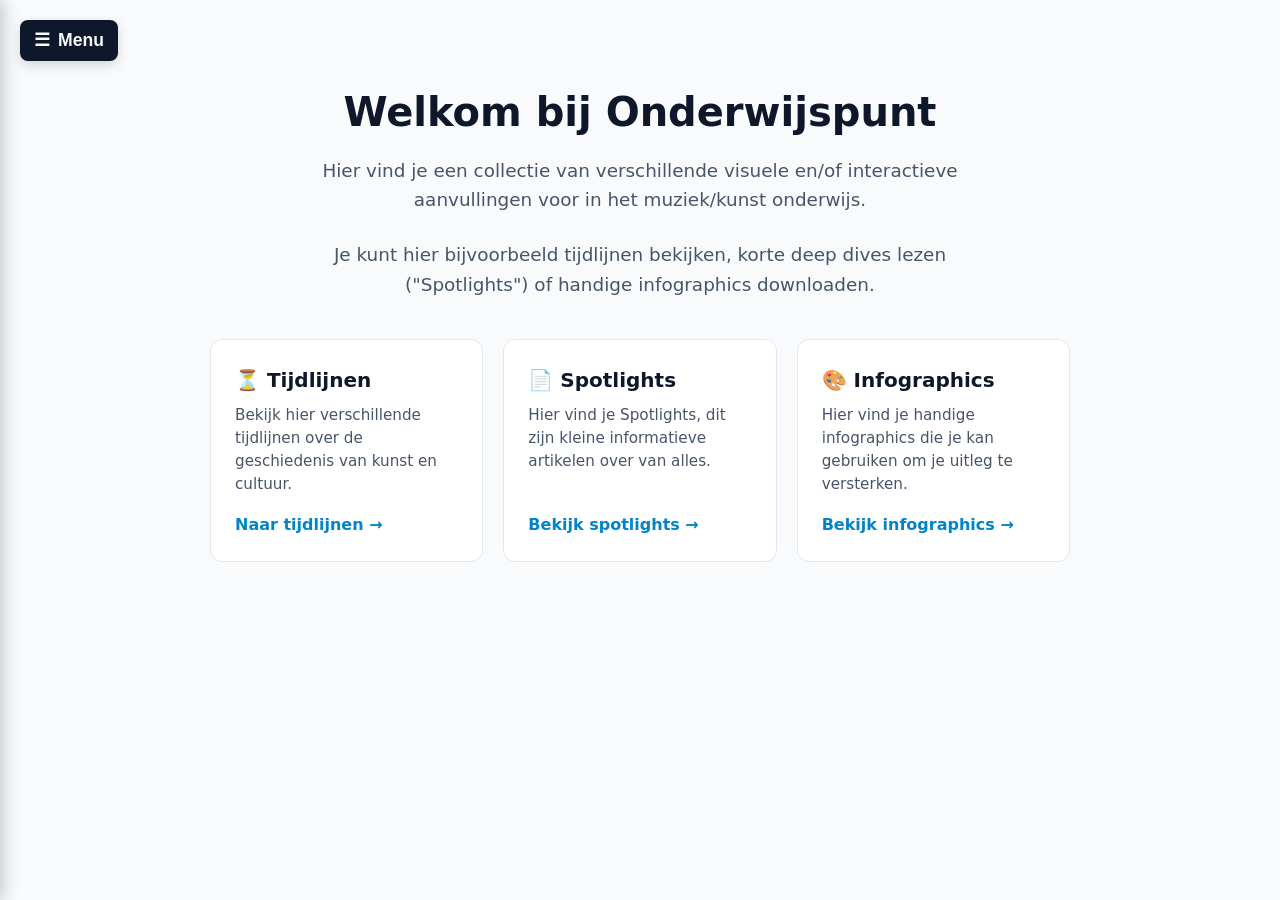
==== page/tijdlijnen/index.html @ 69f9ea85 "v4.0" ====
<!DOCTYPE html>
<html lang="nl">
    <head>
    <meta charset="UTF-8">
    <meta name="viewport" content="width=device-width, initial-scale=1.0">
    <title>Tijdlijnen - Onderwijspunt</title>
    <link rel="stylesheet" href="../../css/main.css">
    <style>
        /* Specifieke stijlen voor de homepagina tegels/cards */
        .hero {
        text-align: center;
        margin-bottom: 40px;
        }

        .hero h1 {
        font-size: 2.5rem;
        color: var(--text-main);
        margin-bottom: 12px;
        }

        .hero p {
        font-size: 1.15rem;
        color: var(--text-muted);
        max-width: 650px;
        margin: 0 auto;
        }

        .grid {
        display: grid;
        grid-template-columns: repeat(auto-fit, minmax(260px, 1fr));
        gap: 20px;
        margin-top: 30px;
        }

        .card {
        background-color: var(--card-bg);
        border: 1px solid #e2e8f0;
        border-radius: 12px;
        padding: 24px;
        text-decoration: none;
        color: inherit;
        transition: transform 0.2s ease, box-shadow 0.2s ease;
        display: flex;
        flex-direction: column;
        justify-content: space-between;
        }

        .card:hover {
        transform: translateY(-4px);
        box-shadow: 0 10px 20px rgba(0, 0, 0, 0.06);
        }

        .card h3 {
        font-size: 1.25rem;
        color: var(--text-main);
        margin-bottom: 8px;
        }

        .card p {
        font-size: 0.95rem;
        color: var(--text-muted);
        line-height: 1.5;
        }

        .card-link {
        margin-top: 16px;
        font-weight: 600;
        color: var(--primary);
        display: flex;
        align-items: center;
        gap: 6px;
        }
    </style>
    </head>
    <body>

    <!-- Hoofdcontent van de Homepagina -->
    <main class="page-container">
        
        <section class="hero">
        <h1>Welkom bij Onderwijspunt</h1>
        <p>Hier vind je een collectie van verschillende visuele en/of interactieve aanvullingen voor in het muziek/kunst onderwijs.</p><br>
        <p>Je kunt hier bijvoorbeeld tijdlijnen bekijken, korte deep dives lezen ("Spotlights") of handige infographics downloaden.</p>
        </section>

        <!-- Grid met snelkoppelingen naar je pagina's -->
        <section class="grid">
        
        <a href="page/tijdlijnen/" class="card">
            <div>
            <h3>⏳ Tijdlijnen</h3>
            <p>Bekijk hier verschillende tijdlijnen over de geschiedenis van kunst en cultuur.</p>
            </div>
            <span class="card-link">Naar tijdlijnen &rarr;</span>
        </a>

        <a href="page/spotlights/" class="card">
            <div>
            <h3>📄 Spotlights</h3>
            <p>Hier vind je Spotlights, dit zijn kleine informatieve artikelen over van alles.</p>
            </div>
            <span class="card-link">Bekijk spotlights &rarr;</span>
        </a>

        <a href="page/infographics/" class="card">
            <div>
            <h3>🎨 Infographics</h3>
            <p>Hier vind je handige infographics die je kan gebruiken om je uitleg te versterken.</p>
            </div>
            <span class="card-link">Bekijk infographics &rarr;</span>
        </a>

        </section>

    </main>

    <!-- Hamburger Navigatie Script -->
    <script>
        // 1. Beheer hier centraal de links in het hamburger-menu
        const menuLinks = [
        { label: "🏠 Home", url: "index.html" },
        { label: "⏳ Tijdlijnen", url: "page/tijdlijnen/" },
        { label: "📄 Spotlights", url: "page/spotlights/" },
        { label: "🎨 Infographics", url: "page/infographics/" }
        ];

        // 2. Bepaal welke pagina nu actief is (voor het markeren van de actieve link)
        const currentPath = window.location.pathname.split("/").pop() || "index.html";

        // 3. Bouw de HTML voor het menu op
        const menuItemsHTML = menuLinks.map(link => {
        const isActive = link.url === currentPath ? 'class="active"' : '';
        return `<li><a href="${link.url}" ${isActive}>${link.label}</a></li>`;
        }).join("");

        const navigationHTML = `
        <button class="menu-toggle" id="menuBtn" aria-label="Menu openen">
            ☰ <span>Menu</span>
        </button>
        <nav class="sidebar" id="sidebar">
            <h2>Onderwijs Hub</h2>
            <ul>
            ${menuItemsHTML}
            </ul>
        </nav>
        `;

        // 4. Injecteer het menu bovenaan de pagina
        document.body.insertAdjacentHTML('afterbegin', navigationHTML);

        // 5. Toggle event voor de sidebar
        const menuBtn = document.getElementById('menuBtn');
        const sidebar = document.getElementById('sidebar');

        menuBtn.addEventListener('click', () => {
        sidebar.classList.toggle('open');
        });
    </script>
    </body>
</html>
---- css/main.css ----
@import url('colors.css');

* {
  box-sizing: border-box;
  margin: 0;
  padding: 0;
}

body {
  font-family: system-ui, -apple-system, sans-serif;
  background-color: var(--bg-color);
  color: var(--text-main);
  line-height: 1.6;
}

/* Hamburger Knop */
.menu-toggle {
  position: fixed;
  top: 20px;
  left: 20px;
  z-index: 1000;
  background-color: var(--sidebar-bg);
  color: var(--sidebar-text);
  border: none;
  padding: 10px 14px;
  border-radius: 8px;
  cursor: pointer;
  box-shadow: 0 4px 12px rgba(0,0,0,0.15);
  font-size: 1.1rem;
  font-weight: 600;
  display: flex;
  align-items: center;
  gap: 8px;
}
.menu-toggle:hover {
  background-color: var(--sidebar-hover);
}

/* Sidebar Navigatie */
.sidebar {
  position: fixed;
  top: 0;
  left: -280px;
  width: 280px;
  height: 100%;
  background-color: var(--sidebar-bg);
  color: var(--sidebar-text);
  z-index: 999;
  transition: left 0.3s ease;
  padding: 80px 20px 20px 20px;
  box-shadow: 4px 0 15px rgba(0,0,0,0.2);
}
.sidebar.open {
  left: 0;
}
.sidebar h2 {
  font-size: 1.1rem;
  margin-bottom: 20px;
  color: #94a3b8;
  text-transform: uppercase;
  letter-spacing: 1px;
}
.sidebar ul {
  list-style: none;
}
.sidebar li {
  margin-bottom: 10px;
}
.sidebar a {
  color: var(--sidebar-text);
  text-decoration: none;
  font-size: 1rem;
  display: block;
  padding: 8px 12px;
  border-radius: 6px;
  transition: background 0.2s;
}
.sidebar a:hover {
  background-color: var(--sidebar-hover);
  color: var(--sidebar-active);
}
.sidebar a.active {
  background-color: var(--sidebar-hover);
  color: var(--sidebar-active);
  font-weight: 600;
}

/* Layout containers */
.page-container {
  max-width: 900px;
  margin: 0 auto;
  padding: 80px 20px 40px 20px;
}

/* Voor Iframe pagina's (vult het hele scherm) */
.iframe-container {
  width: 100vw;
  height: 100vh;
  border: none;
  padding-top: 0;
}
iframe {
  width: 100%;
  height: 100%;
  border: none;
}
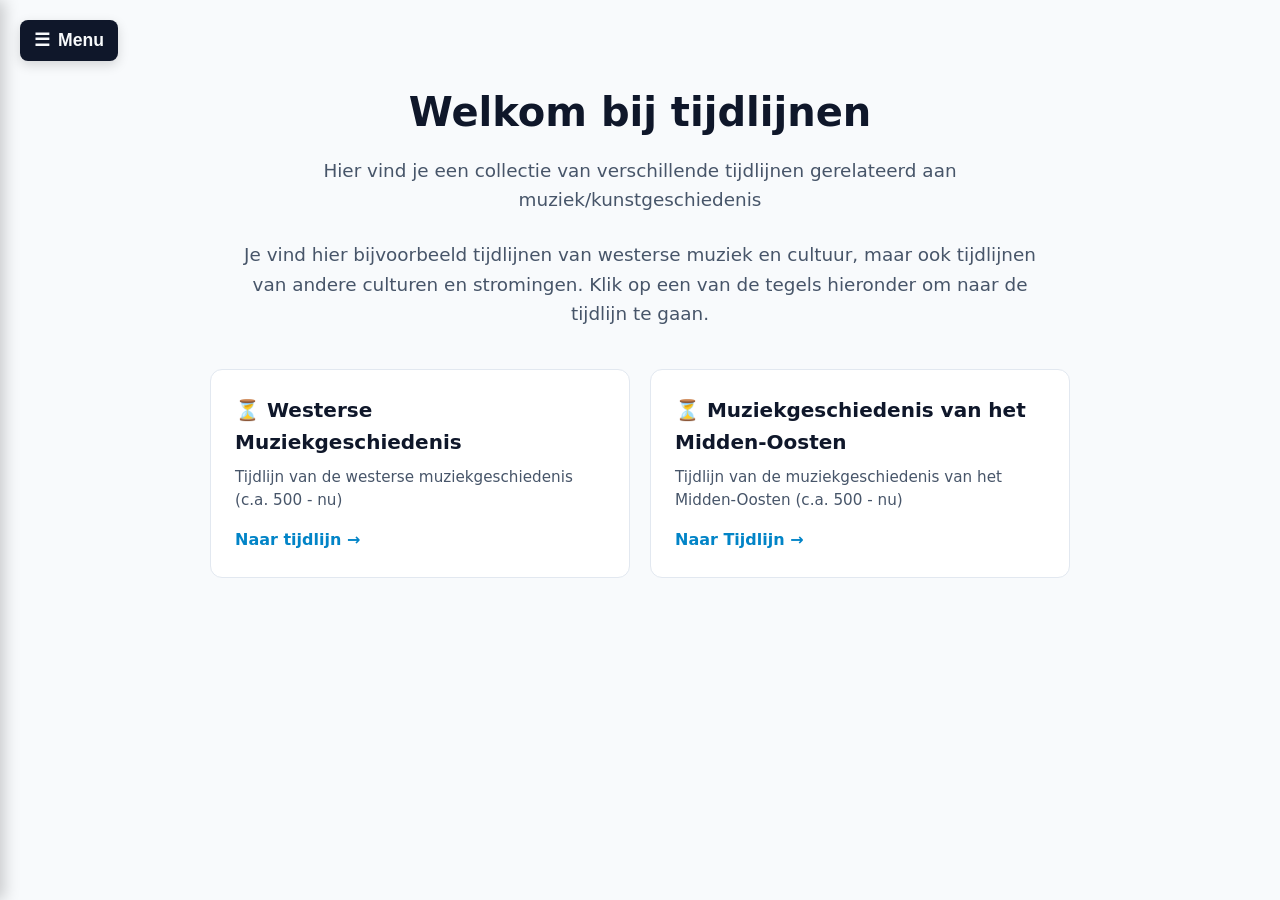
==== commit 3a4907c6: "v5.0" ====
--- a/page/tijdlijnen/index.html
+++ b/page/tijdlijnen/index.html
@@ -21,7 +21,7 @@
         .hero p {
         font-size: 1.15rem;
         color: var(--text-muted);
-        max-width: 650px;
+        max-width: 800px;
         margin: 0 auto;
         }
 
@@ -78,36 +78,28 @@
     <main class="page-container">
         
         <section class="hero">
-        <h1>Welkom bij Onderwijspunt</h1>
-        <p>Hier vind je een collectie van verschillende visuele en/of interactieve aanvullingen voor in het muziek/kunst onderwijs.</p><br>
-        <p>Je kunt hier bijvoorbeeld tijdlijnen bekijken, korte deep dives lezen ("Spotlights") of handige infographics downloaden.</p>
+        <h1>Welkom bij tijdlijnen</h1>
+        <p>Hier vind je een collectie van verschillende tijdlijnen gerelateerd aan muziek/kunstgeschiedenis</p><br>
+        <p>Je vind hier bijvoorbeeld tijdlijnen van westerse muziek en cultuur, maar ook tijdlijnen van andere culturen en stromingen. Klik op een van de tegels hieronder om naar de tijdlijn te gaan.</p>
         </section>
 
         <!-- Grid met snelkoppelingen naar je pagina's -->
         <section class="grid">
         
-        <a href="page/tijdlijnen/" class="card">
+        <a href="westerse-muziekgeschiedenis.html" class="card">
             <div>
-            <h3>⏳ Tijdlijnen</h3>
-            <p>Bekijk hier verschillende tijdlijnen over de geschiedenis van kunst en cultuur.</p>
+            <h3>⏳ Westerse Muziekgeschiedenis</h3>
+            <p>Tijdlijn van de westerse muziekgeschiedenis (c.a. 500 - nu)</p>
             </div>
-            <span class="card-link">Naar tijdlijnen &rarr;</span>
+            <span class="card-link">Naar tijdlijn &rarr;</span>
         </a>
 
-        <a href="page/spotlights/" class="card">
+        <a href="#" class="card">
             <div>
-            <h3>📄 Spotlights</h3>
-            <p>Hier vind je Spotlights, dit zijn kleine informatieve artikelen over van alles.</p>
+            <h3>⏳ Muziekgeschiedenis van het Midden-Oosten</h3>
+            <p>Tijdlijn van de muziekgeschiedenis van het Midden-Oosten (c.a. 500 - nu)</p>
             </div>
-            <span class="card-link">Bekijk spotlights &rarr;</span>
-        </a>
-
-        <a href="page/infographics/" class="card">
-            <div>
-            <h3>🎨 Infographics</h3>
-            <p>Hier vind je handige infographics die je kan gebruiken om je uitleg te versterken.</p>
-            </div>
-            <span class="card-link">Bekijk infographics &rarr;</span>
+            <span class="card-link">Naar Tijdlijn &rarr;</span>
         </a>
 
         </section>
@@ -118,10 +110,10 @@
     <script>
         // 1. Beheer hier centraal de links in het hamburger-menu
         const menuLinks = [
-        { label: "🏠 Home", url: "index.html" },
-        { label: "⏳ Tijdlijnen", url: "page/tijdlijnen/" },
-        { label: "📄 Spotlights", url: "page/spotlights/" },
-        { label: "🎨 Infographics", url: "page/infographics/" }
+        { label: "🏠 Home", url: "../../index.html" },
+        { label: "⏳ Tijdlijnen", url: "../tijdlijnen/" },
+        { label: "📄 Spotlights", url: "../spotlights/" },
+        { label: "🎨 Infographics", url: "../infographics/" }
         ];
 
         // 2. Bepaal welke pagina nu actief is (voor het markeren van de actieve link)
